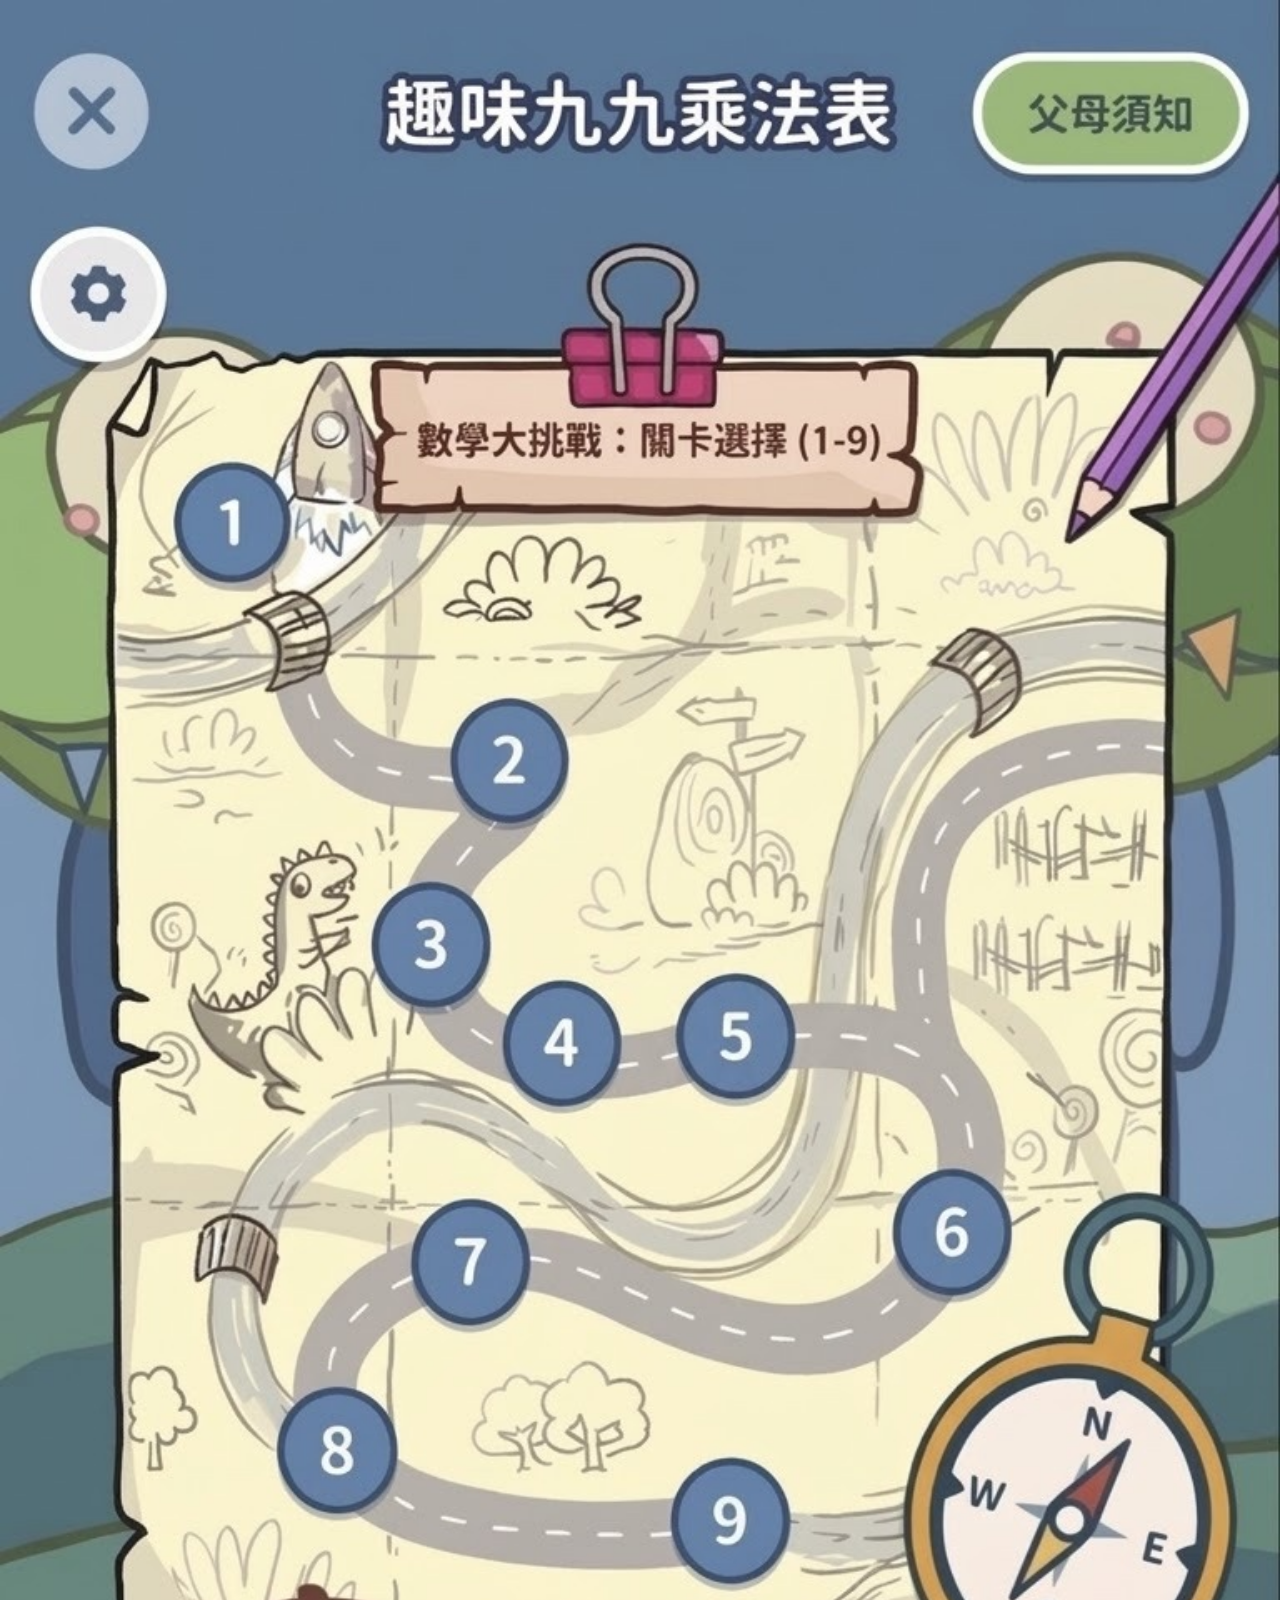
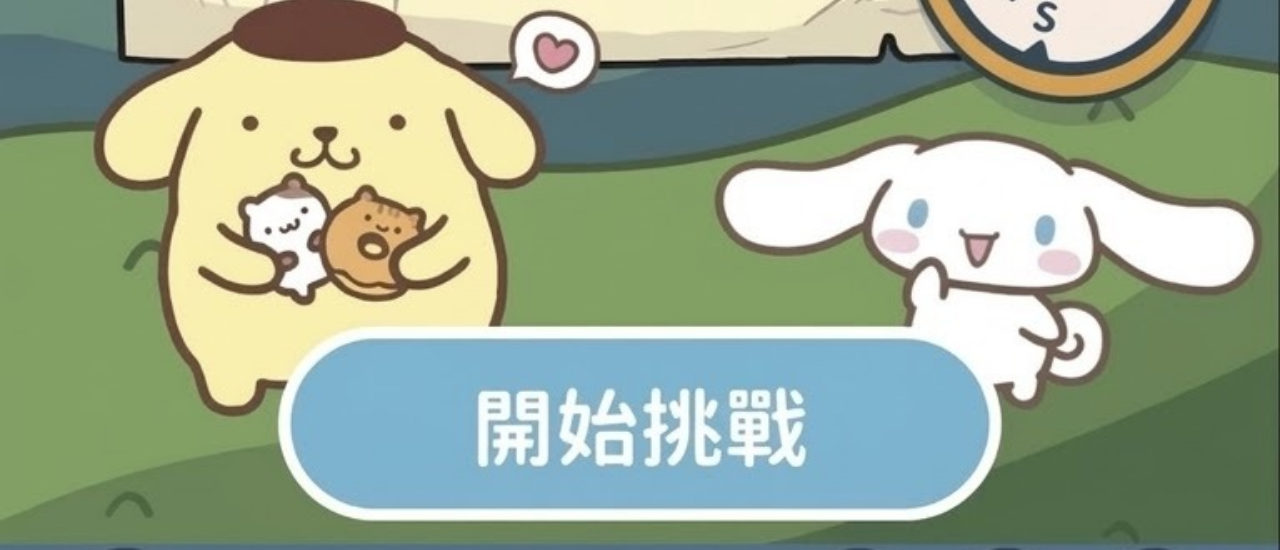
==== play.html @ 46606dbc "feat: 關卡選擇頁直接套用附件地圖 主畫面「玩」進入選關；1～9 單選黃燈後開始挑戰。暫不上題目遊戲。" ====
<!DOCTYPE html>
<html lang="zh-Hant">
<head>
  <meta charset="utf-8">
  <meta name="viewport" content="width=device-width, initial-scale=1, viewport-fit=cover">
  <meta name="theme-color" content="#3c7faa">
  <title>關卡 · 趣味九九乘法表</title>
  <link rel="preconnect" href="https://fonts.googleapis.com">
  <link rel="preconnect" href="https://fonts.gstatic.com" crossorigin>
  <link href="https://fonts.googleapis.com/css2?family=M+PLUS+Rounded+1c:wght@700;800&family=Noto+Sans+TC:wght@500;700;900&display=swap" rel="stylesheet">
  <link rel="stylesheet" href="styles.css">
  <link rel="stylesheet" href="game.css">
</head>
<body>
  <main class="stage play-page" id="play">
    <header class="chrome play-chrome">
      <button class="icon-btn" id="btn-back" type="button" aria-label="回關卡地圖">
        <svg viewBox="0 0 24 24" aria-hidden="true">
          <path fill="currentColor" d="M15.5 5.5 8 12l7.5 6.5 1.4-1.6L11.2 12l5.7-4.9z"/>
        </svg>
      </button>
      <h1 class="select-title" id="play-title">乘法表</h1>
      <span></span>
    </header>

    <section class="play-sheet">
      <h2 id="play-heading">關卡</h2>
      <ul class="times-list" id="times-list"></ul>
      <p class="play-note">關卡遊戲下一回合再接，這一頁先確認有進到對的號碼。</p>
    </section>

    <div class="go-wrap">
      <button class="go" id="back-map" type="button">回關卡地圖</button>
    </div>
  </main>

  <script>
    (() => {
      const params = new URLSearchParams(location.search);
      const n = params.get("n") || "";
      if (!/^[1-9]$/.test(n)) {
        location.replace("select.html");
        return;
      }
      document.getElementById("play-title").textContent = n + " 的乘法表";
      document.getElementById("play-heading").textContent = n + " 的乘法表";
      const list = document.getElementById("times-list");
      for (let i = 1; i <= 9; i += 1) {
        const li = document.createElement("li");
        li.textContent = `${n} × ${i} ＝ ${n * i}`;
        list.appendChild(li);
      }
      const go = () => { location.href = "select.html"; };
      document.getElementById("btn-back").addEventListener("click", go);
      document.getElementById("back-map").addEventListener("click", go);
    })();
  </script>
</body>
</html>
---- styles.css ----
@import url("tokens.css");

*,
*::before,
*::after {
  box-sizing: border-box;
}

html,
body {
  margin: 0;
  padding: 0;
  overflow-x: clip;
  height: 100%;
  background: var(--sky-top);
  font-family: var(--font-body);
  color: var(--ink);
}

body {
  min-height: 100dvh;
}

button {
  font-family: var(--font-display);
  cursor: pointer;
  border: none;
  appearance: none;
  -webkit-tap-highlight-color: transparent;
}

button:focus-visible {
  outline: 3px solid var(--focus);
  outline-offset: 3px;
}

.stage {
  position: relative;
  isolation: isolate;
  min-height: 100dvh;
  min-height: 100svh;
  overflow: hidden;
  background-color: #3c7faa;
  background-image: url("assets/bg.jpg");
  background-position: center top;
  background-size: cover;
  background-repeat: no-repeat;
}

.sparkles {
  position: absolute;
  inset: 0;
  pointer-events: none;
  z-index: 1;
  background-image:
    radial-gradient(circle at 12% 18%, oklch(100% 0 0 / 0.55) 0 2px, transparent 2.5px),
    radial-gradient(circle at 78% 12%, oklch(100% 0 0 / 0.4) 0 1.5px, transparent 2px),
    radial-gradient(circle at 88% 28%, oklch(100% 0 0 / 0.5) 0 2px, transparent 2.6px),
    radial-gradient(circle at 20% 40%, oklch(100% 0 0 / 0.35) 0 1.4px, transparent 2px);
}

.scene {
  position: absolute;
  inset: 0;
  width: 100%;
  height: 100%;
  z-index: 2;
  pointer-events: none;
}

.chrome {
  position: absolute;
  top: 0;
  left: 0;
  right: 0;
  z-index: 20;
  display: flex;
  align-items: flex-start;
  justify-content: space-between;
  padding: calc(env(safe-area-inset-top, 10px) + 12px) 14px 0;
}

.icon-btn {
  width: 52px;
  height: 52px;
  min-width: var(--hit);
  min-height: var(--hit);
  border-radius: 50%;
  background: oklch(99% 0.01 100 / 0.92);
  border: 4px solid var(--white);
  box-shadow: 0 4px 0 oklch(40% 0.05 140 / 0.18);
  color: var(--ink);
  display: grid;
  place-items: center;
}

.icon-btn svg {
  width: 26px;
  height: 26px;
}

.icon-btn:hover {
  transform: translateY(-1px);
}

.icon-btn:active {
  transform: translateY(2px);
  box-shadow: 0 2px 0 oklch(40% 0.05 140 / 0.18);
}

.parent-btn {
  min-height: var(--hit);
  padding: 0 18px;
  border-radius: var(--radius-pill);
  background: var(--parent-pill);
  color: var(--ink);
  font-weight: 800;
  font-size: var(--text-ui);
  letter-spacing: 0.04em;
  border: 4px solid var(--white);
  box-shadow: 0 4px 0 oklch(50% 0.08 140 / 0.25);
  white-space: nowrap;
}

.parent-btn:active {
  transform: translateY(2px);
  box-shadow: 0 2px 0 oklch(50% 0.08 140 / 0.25);
}

.hero {
  position: relative;
  z-index: 10;
  display: flex;
  flex-direction: column;
  align-items: center;
  padding-top: clamp(4.6rem, 16vh, 7.2rem);
}

.title {
  margin: 0;
  font-family: var(--font-display);
  font-size: var(--text-title);
  font-weight: 800;
  font-style: normal;
  color: var(--white);
  letter-spacing: 0.06em;
  text-align: center;
  line-height: 1.15;
  -webkit-text-stroke: 7px var(--title-stroke);
  paint-order: stroke fill;
  text-shadow:
    0 4px 0 oklch(32% 0.1 250 / 0.35),
    0 10px 18px oklch(30% 0.08 250 / 0.18);
  max-width: 92vw;
  overflow-wrap: break-word;
  min-width: 0;
}

.cast {
  position: absolute;
  left: 0;
  right: 0;
  top: auto;
  bottom: calc(env(safe-area-inset-bottom, 10px) + 92px);
  height: auto;
  z-index: 8;
  pointer-events: none;
  display: flex;
  align-items: flex-end;
  justify-content: center;
  gap: 4px;
  padding: 0 8px;
}

.mascot {
  position: relative;
  display: block;
  user-select: none;
  filter: drop-shadow(0 8px 0 oklch(55% 0.04 80 / 0.14));
  flex: 0 1 auto;
}

.cinna {
  width: min(44vw, 186px);
  animation: hop 2.8s var(--ease-in-out) infinite;
}

.pompom {
  width: min(42vw, 176px);
  animation: sway 3.4s var(--ease-in-out) infinite;
}

.play-wrap {
  position: absolute;
  left: 50%;
  bottom: calc(env(safe-area-inset-bottom, 10px) + 22px);
  transform: translateX(-50%);
  z-index: 12;
}

.play {
  min-width: min(58vw, 220px);
  min-height: 64px;
  padding: 10px 36px;
  border-radius: var(--radius-pill);
  background: var(--play);
  color: var(--white);
  font-size: var(--text-play);
  font-weight: 800;
  letter-spacing: 0.18em;
  border: 5px solid var(--white);
  box-shadow: 0 8px 0 var(--play-deep);
  animation: pulse 1.8s var(--ease-in-out) infinite;
}

.play:hover {
  filter: brightness(1.05);
}

.play:active,
.play.is-down {
  transform: translateY(5px);
  box-shadow: 0 3px 0 var(--play-deep);
  animation: none;
}

.dialog {
  position: fixed;
  inset: 0;
  z-index: 40;
  display: grid;
  place-items: center;
  padding: 20px;
  background: oklch(28% 0.05 230 / 0.42);
  opacity: 0;
  pointer-events: none;
  transition: opacity var(--dur-med) var(--ease-out);
}

.dialog.is-open {
  opacity: 1;
  pointer-events: auto;
}

.card {
  width: min(92vw, 420px);
  background: var(--cream);
  border: 5px solid var(--ink);
  border-radius: var(--radius-card);
  padding: 22px 20px 18px;
  box-shadow: 0 12px 0 oklch(32% 0.05 140 / 0.2);
  font-family: var(--font-body);
}

.card h2 {
  margin: 0 0 10px;
  font-family: var(--font-display);
  font-size: 1.35rem;
  font-style: normal;
  font-weight: 800;
}

.card p,
.card li {
  margin: 0 0 8px;
  font-size: 0.98rem;
  line-height: 1.55;
}

.card ul {
  margin: 0 0 12px;
  padding-left: 1.2em;
}

.card label {
  display: block;
  font-weight: 700;
  margin: 12px 0 6px;
}

.card input[type="text"] {
  width: 100%;
  min-height: var(--hit);
  border-radius: 14px;
  border: 3px solid var(--ink);
  padding: 8px 12px;
  font-size: 1rem;
  font-family: var(--font-body);
  background: var(--white);
}

.toggle-row {
  display: flex;
  align-items: center;
  justify-content: space-between;
  gap: 12px;
  min-height: var(--hit);
}

.switch {
  width: 56px;
  height: 32px;
  border-radius: 999px;
  background: oklch(70% 0.02 140);
  border: 3px solid var(--ink);
  position: relative;
}

.switch[aria-pressed="true"] {
  background: var(--play);
}

.switch i {
  position: absolute;
  top: 2px;
  left: 2px;
  width: 22px;
  height: 22px;
  border-radius: 50%;
  background: var(--white);
  border: 2px solid var(--ink);
  transition: transform var(--dur-fast) var(--ease-out);
}

.switch[aria-pressed="true"] i {
  transform: translateX(24px);
}

.card-actions {
  display: flex;
  justify-content: flex-end;
  margin-top: 14px;
}

.close-card {
  min-height: var(--hit);
  padding: 0 18px;
  border-radius: var(--radius-pill);
  background: var(--play);
  color: var(--white);
  font-weight: 800;
  border: 3px solid var(--ink);
}

.toast {
  position: fixed;
  left: 50%;
  bottom: calc(env(safe-area-inset-bottom, 16px) + 108px);
  transform: translateX(-50%) translateY(12px);
  z-index: 30;
  background: var(--cream);
  color: var(--ink);
  border: 3px solid var(--ink);
  border-radius: var(--radius-pill);
  padding: 10px 18px;
  font-weight: 800;
  font-family: var(--font-display);
  opacity: 0;
  pointer-events: none;
  white-space: nowrap;
  transition: opacity var(--dur-med) var(--ease-out), transform var(--dur-med) var(--ease-out);
}

.toast.is-on {
  opacity: 1;
  transform: translateX(-50%) translateY(0);
}

@keyframes hop {
  0%, 100% { transform: translateY(0) rotate(-2deg); }
  50% { transform: translateY(-10px) rotate(2deg); }
}

@keyframes sway {
  0%, 100% { transform: rotate(3deg); }
  50% { transform: rotate(-4deg); }
}

@keyframes pulse {
  0%, 100% { transform: scale(1); }
  50% { transform: scale(1.04); }
}

@media (min-width: 700px) and (orientation: landscape) {
  .title {
    -webkit-text-stroke: 8px var(--title-stroke);
  }

  .cast {
    top: auto;
    bottom: calc(env(safe-area-inset-bottom, 10px) + 80px);
    height: auto;
  }

  .cinna {
    width: min(34vw, 260px);
  }

  .pompom {
    width: min(24vw, 200px);
  }

  .play-wrap {
    bottom: calc(env(safe-area-inset-bottom, 10px) + 18px);
  }
}

@media (max-width: 360px) {
  .cinna { width: 50vw; }
  .pompom { width: 38vw; }
  .play { min-width: 52vw; letter-spacing: 0.1em; }
}

@media (prefers-reduced-motion: reduce) {
  .cinna,
  .pompom,
  .play {
    animation: none;
  }
}
---- game.css ----
.select-page {
  min-height: 100dvh;
  min-height: 100svh;
  background-color: #86b078;
  overflow: hidden;
}

.shot {
  position: relative;
  width: 100%;
  max-width: 100vw;
  margin: 0 auto;
}

.shot > img {
  display: block;
  width: 100%;
  height: auto;
  pointer-events: none;
  user-select: none;
  -webkit-user-drag: none;
}

.hit {
  position: absolute;
  z-index: 12;
  padding: 0;
  margin: 0;
  border: none;
  background: transparent;
  box-shadow: none;
  color: transparent;
  font-size: 0;
  transform: translate(-50%, -50%);
}

.hit:focus-visible {
  outline: 3px solid var(--focus);
  outline-offset: 2px;
}

.hit-x {
  left: 8.8%;
  top: 5.0%;
  width: 12vw;
  height: 12vw;
  min-width: var(--hit);
  min-height: var(--hit);
  max-width: 56px;
  max-height: 56px;
  border-radius: 50%;
}

.hit-gear {
  left: 8.8%;
  top: 12.3%;
  width: 12vw;
  height: 12vw;
  min-width: var(--hit);
  min-height: var(--hit);
  max-width: 56px;
  max-height: 56px;
  border-radius: 50%;
}

.hit-parent {
  left: 85.5%;
  top: 5.5%;
  width: 28vw;
  height: 8vw;
  min-width: 96px;
  min-height: var(--hit);
  max-width: 140px;
  max-height: 52px;
  border-radius: 999px;
}

.hit-go {
  left: 50%;
  top: 91.8%;
  width: 62%;
  height: 8.2%;
  min-height: var(--hit);
  border-radius: 999px;
  color: transparent;
  font-family: var(--font-display);
  font-size: 1px;
}

.hit-go.is-down {
  filter: brightness(0.96);
}

.levels {
  position: absolute;
  inset: 0;
  z-index: 8;
  pointer-events: none;
}

.level {
  pointer-events: auto;
  position: absolute;
  width: clamp(44px, 12.2vw, 56px);
  height: clamp(44px, 12.2vw, 56px);
  min-width: var(--hit);
  min-height: var(--hit);
  margin: 0;
  padding: 0;
  border-radius: 50%;
  border: 0;
  background: transparent;
  color: transparent;
  font-family: var(--font-display);
  font-size: clamp(1.05rem, 4.2vw, 1.4rem);
  font-weight: 800;
  line-height: 1;
  box-shadow: none;
  transform: translate(-50%, -50%);
  z-index: 1;
}

.level.is-on {
  background:
    radial-gradient(circle at 32% 28%, var(--ball-on-hi), var(--ball-on) 58%, #f0b000);
  color: #3a2808;
  border: 3px solid #8a5a10;
  box-shadow:
    0 0 0 7px oklch(85% 0.16 90 / 0.42),
    0 0 22px 6px oklch(80% 0.18 90 / 0.55),
    0 4px 0 var(--ball-on-deep);
  z-index: 2;
  animation: glow 1.35s var(--ease-in-out) infinite;
}

.level.is-on::after {
  content: "";
  position: absolute;
  inset: -11px;
  border-radius: 50%;
  border: 3px dashed oklch(78% 0.16 85 / 0.7);
  pointer-events: none;
}

.level[data-n="1"] { left: 18.2%; top: 23.8%; }
.level[data-n="2"] { left: 39.2%; top: 35.5%; }
.level[data-n="3"] { left: 35.0%; top: 43.6%; }
.level[data-n="4"] { left: 44.2%; top: 49.0%; }
.level[data-n="5"] { left: 58.8%; top: 48.5%; }
.level[data-n="6"] { left: 73.0%; top: 57.6%; }
.level[data-n="7"] { left: 37.2%; top: 58.4%; }
.level[data-n="8"] { left: 26.2%; top: 67.0%; }
.level[data-n="9"] { left: 57.2%; top: 70.8%; }

.play-page {
  display: flex;
  flex-direction: column;
  min-height: 100dvh;
  min-height: 100svh;
}

.play-chrome {
  position: relative;
  flex-shrink: 0;
  display: grid;
  grid-template-columns: 52px minmax(0, 1fr) 52px;
  align-items: center;
  gap: 8px;
  padding: calc(env(safe-area-inset-top, 10px) + 10px) 12px 8px;
}

.select-title {
  margin: 0;
  font-family: var(--font-display);
  font-size: clamp(1.02rem, 4.4vw, 1.28rem);
  font-weight: 800;
  color: var(--white);
  letter-spacing: 0.04em;
  text-align: center;
  line-height: 1.2;
  -webkit-text-stroke: 4px var(--title-stroke);
  paint-order: stroke fill;
  text-shadow: 0 2px 0 oklch(32% 0.1 250 / 0.3);
  white-space: nowrap;
  overflow: hidden;
  text-overflow: ellipsis;
}

.play-sheet {
  position: relative;
  z-index: 6;
  margin: 12px 16px 20px;
  background: var(--cream);
  border: 4px solid var(--ink);
  border-radius: var(--radius-card);
  padding: 18px 16px 16px;
  box-shadow: 0 10px 0 oklch(32% 0.05 140 / 0.18);
}

.play-sheet h2 {
  margin: 0 0 12px;
  text-align: center;
  font-family: var(--font-display);
  font-size: clamp(1.35rem, 5.5vw, 1.8rem);
  font-weight: 800;
}

.times-list {
  display: grid;
  grid-template-columns: 1fr 1fr;
  gap: 8px 12px;
  margin: 0 0 14px;
  padding: 0;
  list-style: none;
  font-family: var(--font-display);
  font-size: 1.15rem;
  font-weight: 800;
  text-align: center;
}

.times-list li {
  background: var(--white);
  border: 2px solid var(--ink);
  border-radius: 14px;
  min-height: 44px;
  display: grid;
  place-items: center;
}

.play-note {
  margin: 0;
  text-align: center;
  color: var(--ink);
  font-size: 0.92rem;
  line-height: 1.5;
}

.go-wrap {
  position: relative;
  z-index: 12;
  flex-shrink: 0;
  display: flex;
  justify-content: center;
  padding: 4px 16px calc(env(safe-area-inset-bottom, 10px) + 16px);
}

.go {
  min-width: min(72vw, 280px);
  min-height: 56px;
  padding: 10px 28px;
  border-radius: var(--radius-pill);
  background: var(--go);
  color: var(--white);
  font-size: clamp(1.25rem, 5.2vw, 1.7rem);
  font-weight: 800;
  letter-spacing: 0.08em;
  border: 4px solid var(--white);
  box-shadow: 0 6px 0 var(--go-deep);
}

.go:hover { filter: brightness(1.05); }

.go:active,
.go.is-down {
  transform: translateY(4px);
  box-shadow: 0 2px 0 var(--go-deep);
}

@keyframes glow {
  0%, 100% { filter: brightness(1); }
  50% { filter: brightness(1.08); }
}

@media (prefers-reduced-motion: reduce) {
  .level.is-on { animation: none; }
}
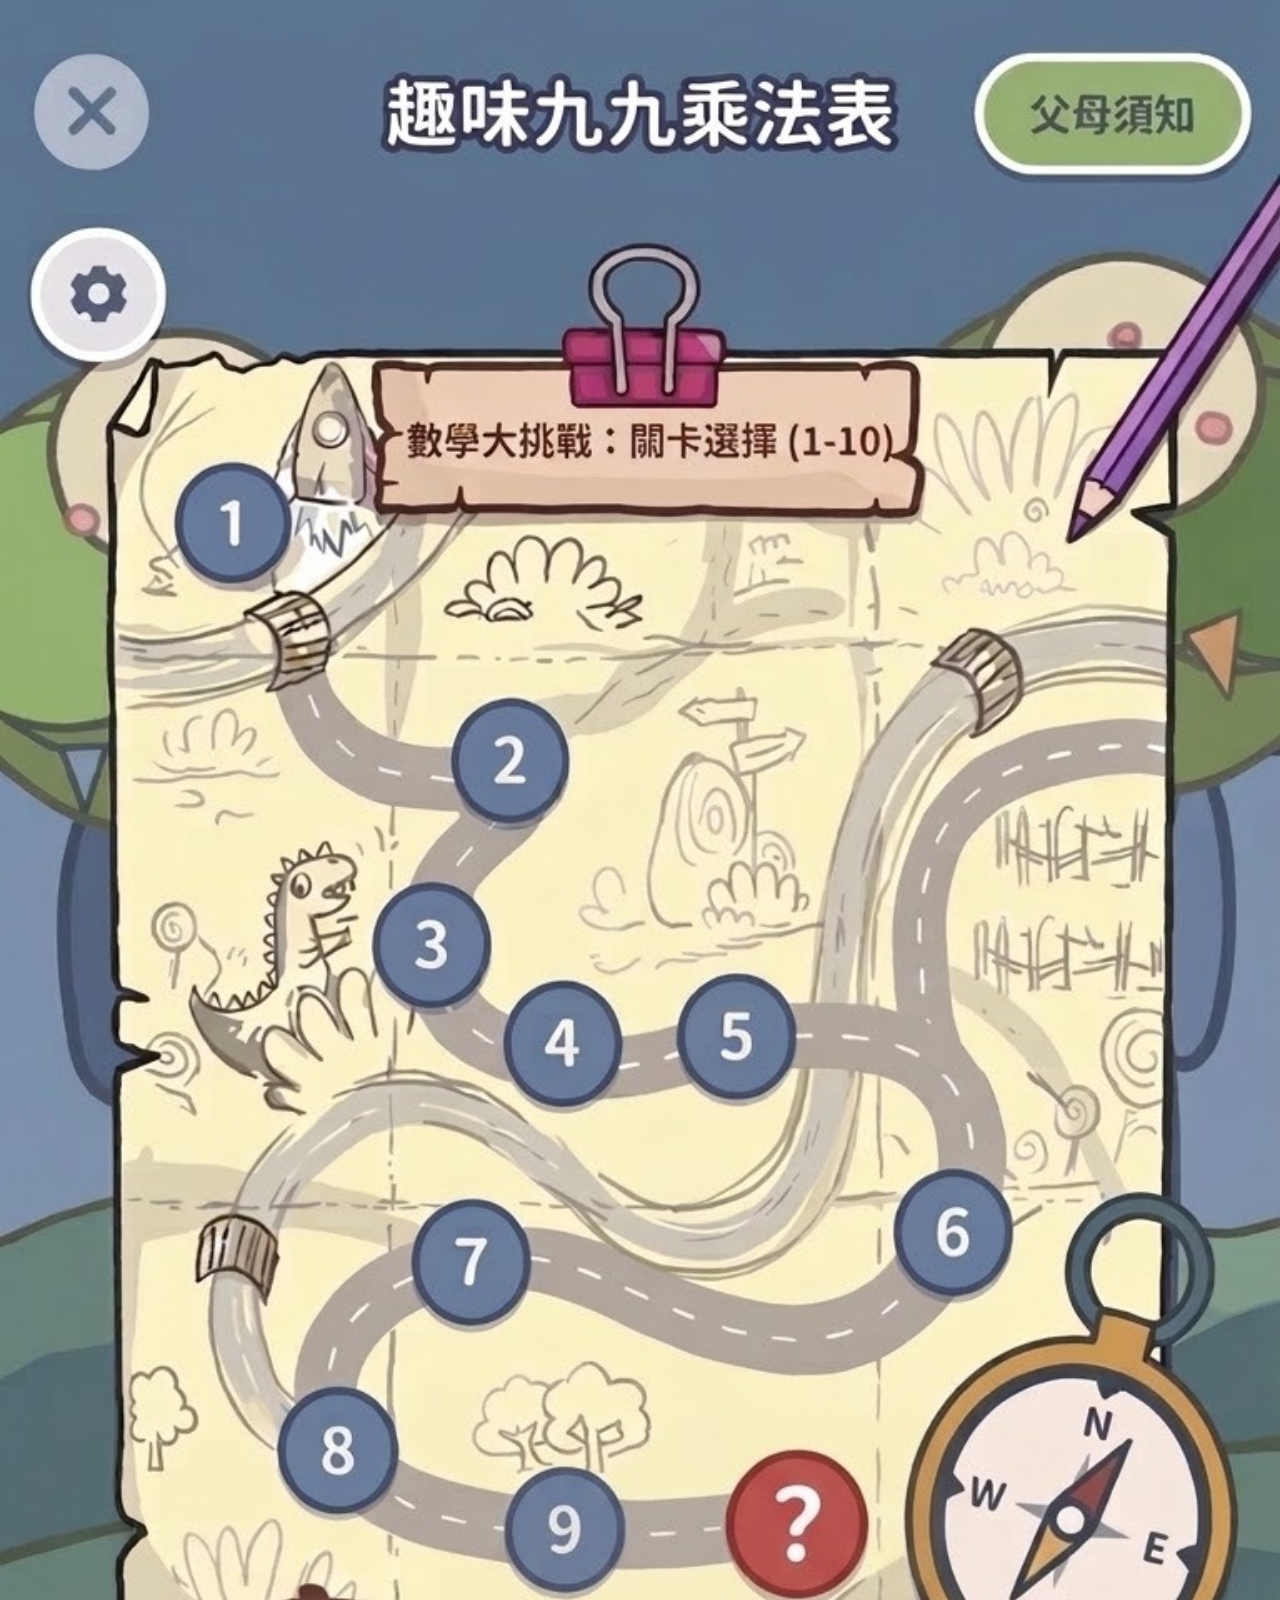
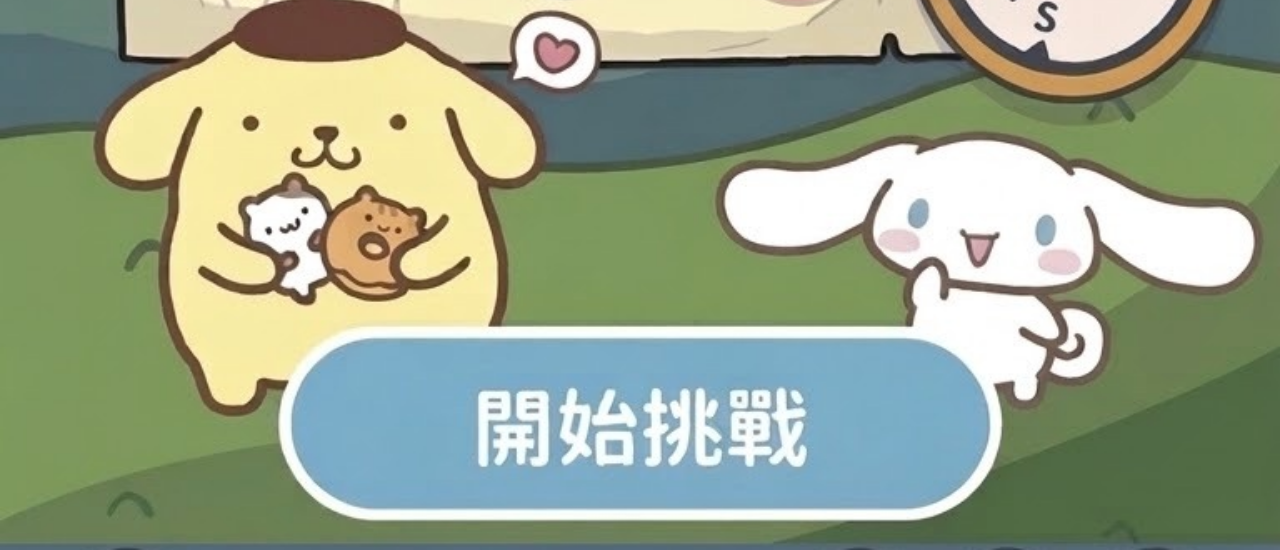
==== commit 23187c65: "feat: 選關加上問號混合關 地圖改套新附件（含紅球問號）。點選後變成特殊色問號球， 測驗從 1 到 9 所有乘法亂數出 10 題。" ====
--- a/play.html
+++ b/play.html
@@ -3,57 +3,65 @@
 <head>
   <meta charset="utf-8">
   <meta name="viewport" content="width=device-width, initial-scale=1, viewport-fit=cover">
-  <meta name="theme-color" content="#3c7faa">
-  <title>關卡 · 趣味九九乘法表</title>
+  <meta name="theme-color" content="#6bb8e0">
+  <title>測驗 · 趣味九九乘法表</title>
   <link rel="preconnect" href="https://fonts.googleapis.com">
   <link rel="preconnect" href="https://fonts.gstatic.com" crossorigin>
   <link href="https://fonts.googleapis.com/css2?family=M+PLUS+Rounded+1c:wght@700;800&family=Noto+Sans+TC:wght@500;700;900&display=swap" rel="stylesheet">
   <link rel="stylesheet" href="styles.css">
-  <link rel="stylesheet" href="game.css">
+  <link rel="stylesheet" href="game.css?v=2">
 </head>
 <body>
-  <main class="stage play-page" id="play">
-    <header class="chrome play-chrome">
-      <button class="icon-btn" id="btn-back" type="button" aria-label="回關卡地圖">
+  <main class="stage quiz-page" id="quiz">
+    <div class="quiz-hills" aria-hidden="true"></div>
+    <div class="quiz-sparkles" aria-hidden="true"></div>
+
+    <header class="quiz-chrome">
+      <button class="quiz-back" id="btn-back" type="button" aria-label="回關卡地圖">
         <svg viewBox="0 0 24 24" aria-hidden="true">
           <path fill="currentColor" d="M15.5 5.5 8 12l7.5 6.5 1.4-1.6L11.2 12l5.7-4.9z"/>
         </svg>
       </button>
-      <h1 class="select-title" id="play-title">乘法表</h1>
-      <span></span>
+      <h1 class="quiz-mode" id="quiz-mode">乘</h1>
+      <button class="quiz-hint" id="btn-hint" type="button" aria-label="提示">
+        <svg viewBox="0 0 32 32" aria-hidden="true">
+          <g transform="rotate(-40 16 17)">
+            <rect x="14.1" y="3.2" width="4.2" height="18.5" rx="1.3" fill="#c9a0e8"/>
+            <rect x="14.6" y="3.6" width="1.7" height="17.6" rx="0.7" fill="#f4d7ff"/>
+            <rect x="7.4" y="17.6" width="17.2" height="7.4" rx="2.1" fill="#ff8ab0"/>
+            <rect x="8.6" y="18.7" width="14.6" height="2.2" rx="1" fill="#ffd0e0"/>
+          </g>
+        </svg>
+      </button>
     </header>
 
-    <section class="play-sheet">
-      <h2 id="play-heading">關卡</h2>
-      <ul class="times-list" id="times-list"></ul>
-      <p class="play-note">關卡遊戲下一回合再接，這一頁先確認有進到對的號碼。</p>
+    <section class="quiz-body" id="quiz-body">
+      <div class="quiz-lives" id="lives" aria-label="剩下 3 顆愛心">
+        <svg data-heart="0" viewBox="0 0 24 24" aria-hidden="true"><path fill="currentColor" d="M12 21.35 10.55 20C5.4 15.36 2 12.28 2 8.5 2 5.42 4.42 3 7.5 3c1.74 0 3.41.81 4.5 2.09C13.09 3.81 14.76 3 16.5 3 19.58 3 22 5.42 22 8.5c0 3.78-3.4 6.86-8.55 11.54z"/></svg>
+        <svg data-heart="1" viewBox="0 0 24 24" aria-hidden="true"><path fill="currentColor" d="M12 21.35 10.55 20C5.4 15.36 2 12.28 2 8.5 2 5.42 4.42 3 7.5 3c1.74 0 3.41.81 4.5 2.09C13.09 3.81 14.76 3 16.5 3 19.58 3 22 5.42 22 8.5c0 3.78-3.4 6.86-8.55 11.54z"/></svg>
+        <svg data-heart="2" viewBox="0 0 24 24" aria-hidden="true"><path fill="currentColor" d="M12 21.35 10.55 20C5.4 15.36 2 12.28 2 8.5 2 5.42 4.42 3 7.5 3c1.74 0 3.41.81 4.5 2.09C13.09 3.81 14.76 3 16.5 3 19.58 3 22 5.42 22 8.5c0 3.78-3.4 6.86-8.55 11.54z"/></svg>
+      </div>
+
+      <div class="quiz-meter" aria-hidden="true">
+        <b id="meter-fill"></b>
+      </div>
+
+      <p class="quiz-eq" id="equation">× = ?</p>
+
+      <div class="quiz-choices" id="choices" role="group" aria-label="選答案"></div>
     </section>
 
-    <div class="go-wrap">
-      <button class="go" id="back-map" type="button">回關卡地圖</button>
-    </div>
+    <section class="quiz-result" id="result" hidden>
+      <h2>測驗結果</h2>
+      <p class="quiz-score" id="score-line"></p>
+      <p class="quiz-sub" id="score-sub"></p>
+      <button class="quiz-again" id="retry" type="button">再考一次</button>
+      <button class="quiz-map" id="back-map" type="button">回關卡地圖</button>
+    </section>
   </main>
 
-  <script>
-    (() => {
-      const params = new URLSearchParams(location.search);
-      const n = params.get("n") || "";
-      if (!/^[1-9]$/.test(n)) {
-        location.replace("select.html");
-        return;
-      }
-      document.getElementById("play-title").textContent = n + " 的乘法表";
-      document.getElementById("play-heading").textContent = n + " 的乘法表";
-      const list = document.getElementById("times-list");
-      for (let i = 1; i <= 9; i += 1) {
-        const li = document.createElement("li");
-        li.textContent = `${n} × ${i} ＝ ${n * i}`;
-        list.appendChild(li);
-      }
-      const go = () => { location.href = "select.html"; };
-      document.getElementById("btn-back").addEventListener("click", go);
-      document.getElementById("back-map").addEventListener("click", go);
-    })();
-  </script>
+  <audio id="bgm" src="assets/bgm.mp3?v=3" loop preload="auto" autoplay playsinline></audio>
+  <div class="toast" id="toast" role="status"></div>
+  <script src="play.js?v=3"></script>
 </body>
 </html>
--- a/game.css
+++ b/game.css
@@ -142,128 +142,392 @@
   pointer-events: none;
 }
 
-.level[data-n="1"] { left: 18.2%; top: 23.8%; }
-.level[data-n="2"] { left: 39.2%; top: 35.5%; }
-.level[data-n="3"] { left: 35.0%; top: 43.6%; }
-.level[data-n="4"] { left: 44.2%; top: 49.0%; }
-.level[data-n="5"] { left: 58.8%; top: 48.5%; }
-.level[data-n="6"] { left: 73.0%; top: 57.6%; }
-.level[data-n="7"] { left: 37.2%; top: 58.4%; }
-.level[data-n="8"] { left: 26.2%; top: 67.0%; }
-.level[data-n="9"] { left: 57.2%; top: 70.8%; }
-
-.play-page {
+.level[data-n="1"] { left: 18.2%; top: 24.2%; }
+.level[data-n="2"] { left: 39.8%; top: 35.1%; }
+.level[data-n="3"] { left: 33.7%; top: 43.7%; }
+.level[data-n="4"] { left: 43.9%; top: 48.3%; }
+.level[data-n="5"] { left: 57.6%; top: 47.9%; }
+.level[data-n="6"] { left: 74.5%; top: 56.9%; }
+.level[data-n="7"] { left: 36.8%; top: 58.5%; }
+.level[data-n="8"] { left: 26.4%; top: 67.0%; }
+.level[data-n="9"] { left: 44.2%; top: 70.8%; }
+.level[data-n="mix"] { left: 62.2%; top: 70.9%; }
+
+.level[data-n="mix"].is-on {
+  background:
+    radial-gradient(circle at 32% 28%, #ffe08a, #ff5fb1 48%, #9b4dff 82%);
+  color: #fff;
+  border: 3px solid #6a1b7a;
+  text-shadow: 0 1px 0 rgba(40, 10, 50, 0.4);
+  box-shadow:
+    0 0 0 7px oklch(75% 0.22 330 / 0.42),
+    0 0 22px 6px oklch(70% 0.24 330 / 0.55),
+    0 4px 0 #7a1870;
+}
+
+.level[data-n="mix"].is-on::after {
+  border-color: oklch(78% 0.18 330 / 0.75);
+}
+
+.stage.quiz-page {
   display: flex;
   flex-direction: column;
   min-height: 100dvh;
   min-height: 100svh;
-}
-
-.play-chrome {
+  overflow: hidden;
+  background-color: #4aa3d4;
+  background-image:
+    radial-gradient(circle at 14% 16%, rgba(255, 255, 255, 0.55) 0 2px, transparent 2.6px),
+    radial-gradient(circle at 78% 12%, rgba(255, 255, 255, 0.4) 0 1.6px, transparent 2.2px),
+    radial-gradient(circle at 88% 28%, rgba(255, 255, 255, 0.5) 0 2px, transparent 2.6px),
+    radial-gradient(circle at 22% 38%, rgba(255, 255, 255, 0.32) 0 1.4px, transparent 2px),
+    radial-gradient(circle at 64% 22%, rgba(255, 255, 255, 0.28) 0 1.2px, transparent 1.8px),
+    linear-gradient(180deg, #f6e08c 0%, #e8d37a 16%, #c5dcc0 34%, #7ec8e6 58%, #4aaee0 82%, #2f94d0 100%);
+}
+
+.quiz-hills,
+.quiz-sparkles {
+  position: absolute;
+  inset: 0;
+  pointer-events: none;
+  z-index: 0;
+}
+
+.quiz-hills {
+  background:
+    radial-gradient(120% 70% at 8% 108%, #d9ec9a 0 42%, transparent 43%),
+    radial-gradient(90% 55% at 92% 112%, #cfe8a8 0 40%, transparent 41%),
+    radial-gradient(80% 48% at 48% 118%, #b7dcc4 0 44%, transparent 45%);
+  opacity: 0.55;
+}
+
+.quiz-chrome {
   position: relative;
+  z-index: 8;
   flex-shrink: 0;
   display: grid;
   grid-template-columns: 52px minmax(0, 1fr) 52px;
   align-items: center;
   gap: 8px;
-  padding: calc(env(safe-area-inset-top, 10px) + 10px) 12px 8px;
-}
-
-.select-title {
-  margin: 0;
-  font-family: var(--font-display);
-  font-size: clamp(1.02rem, 4.4vw, 1.28rem);
-  font-weight: 800;
-  color: var(--white);
+  padding: calc(env(safe-area-inset-top, 10px) + 10px) 14px 6px;
+}
+
+.quiz-back,
+.quiz-hint {
+  width: 52px;
+  height: 52px;
+  min-width: var(--hit);
+  min-height: var(--hit);
+  border-radius: 50%;
+  background: #fff;
+  color: #9aa3ad;
+  display: grid;
+  place-items: center;
+  box-shadow: 0 3px 0 rgba(40, 70, 90, 0.12);
+  padding: 0;
+}
+
+.quiz-back svg {
+  width: 26px;
+  height: 26px;
+}
+
+.quiz-hint {
+  position: relative;
+  background: #fff;
+  border-radius: 22px;
+  box-shadow: 0 3px 0 rgba(40, 70, 90, 0.1);
+}
+
+.quiz-hint::after {
+  content: "";
+  position: absolute;
+  left: 14px;
+  bottom: -7px;
+  border: 7px solid transparent;
+  border-top-color: #fff;
+}
+
+.quiz-hint svg {
+  width: 30px;
+  height: 30px;
+}
+
+.quiz-back:active,
+.quiz-hint:active {
+  transform: translateY(2px);
+  box-shadow: 0 1px 0 rgba(40, 70, 90, 0.12);
+}
+
+.quiz-mode {
+  margin: 0 auto;
+  min-height: 44px;
+  max-width: min(46vw, 168px);
+  padding: 8px 22px;
+  border-radius: 999px;
+  background: linear-gradient(#f8e7b8, #eed392);
+  color: #fff;
+  font-family: var(--font-display);
+  font-size: clamp(1.15rem, 4.6vw, 1.4rem);
+  font-weight: 800;
+  letter-spacing: 0.28em;
+  text-indent: 0.28em;
+  text-align: center;
+  line-height: 1.2;
+  border: 3px solid rgba(255, 255, 255, 0.9);
+  text-shadow: 0 1px 0 rgba(140, 110, 50, 0.25);
+  white-space: nowrap;
+}
+
+.quiz-body {
+  position: relative;
+  z-index: 4;
+  flex: 1 1 auto;
+  display: flex;
+  flex-direction: column;
+  align-items: center;
+  justify-content: center;
+  min-height: 0;
+  padding: 8px 58px calc(env(safe-area-inset-bottom, 10px) + 18px);
+}
+
+.quiz-body[hidden] {
+  display: none !important;
+}
+
+.quiz-eq {
+  margin: 0 0 clamp(18px, 5vh, 36px);
+  font-family: var(--font-display);
+  font-size: clamp(2.1rem, 11vw, 3.4rem);
+  font-weight: 800;
+  color: #fff;
   letter-spacing: 0.04em;
   text-align: center;
-  line-height: 1.2;
-  -webkit-text-stroke: 4px var(--title-stroke);
-  paint-order: stroke fill;
-  text-shadow: 0 2px 0 oklch(32% 0.1 250 / 0.3);
+  line-height: 1.1;
+  text-shadow: 0 3px 0 rgba(40, 90, 130, 0.18);
   white-space: nowrap;
+}
+
+.quiz-lives {
+  position: absolute;
+  left: 10px;
+  top: 28%;
+  transform: translateY(-50%);
+  z-index: 5;
+  display: flex;
+  flex-direction: column;
+  align-items: center;
+  gap: 7px;
+  padding: 12px 8px;
+  border: 3px solid #fff;
+  border-radius: 999px;
+  background: rgba(255, 255, 255, 0.18);
+}
+
+.quiz-lives svg {
+  width: 22px;
+  height: 22px;
+  display: block;
+  color: #ff8a3a;
+}
+
+.quiz-lives svg.is-gone {
+  color: rgba(255, 255, 255, 0.42);
+}
+
+.quiz-meter {
+  position: absolute;
+  right: 14px;
+  top: 8%;
+  bottom: 10%;
+  width: 16px;
+  z-index: 5;
+  border: 3px solid #fff;
+  border-radius: 999px;
+  background: transparent;
   overflow: hidden;
-  text-overflow: ellipsis;
-}
-
-.play-sheet {
+}
+
+.quiz-meter b {
+  position: absolute;
+  left: 2px;
+  right: 2px;
+  bottom: 2px;
+  height: 0;
+  border-radius: 999px;
+  background: #fff;
+  transition: height 220ms var(--ease-out);
+}
+
+.quiz-choices {
+  display: grid;
+  grid-template-columns: 1fr 1fr;
+  gap: 14px 16px;
+  width: min(72vw, 300px);
+}
+
+.quiz-choice {
+  min-height: 64px;
+  padding: 10px 8px;
+  border-radius: 22px;
+  background: #f4c392;
+  color: #fff;
+  font-family: var(--font-display);
+  font-size: clamp(1.55rem, 7.4vw, 2.15rem);
+  font-weight: 800;
+  letter-spacing: 0.02em;
+  box-shadow: 0 5px 0 #e0a66e;
+}
+
+.quiz-choice:active:not(:disabled) {
+  transform: translateY(3px);
+  box-shadow: 0 2px 0 #e0a66e;
+}
+
+.quiz-choice.is-ok {
+  background: #7dcc6a;
+  box-shadow: 0 5px 0 #4e9a45;
+}
+
+.quiz-choice.is-bad {
+  background: #f08aa4;
+  box-shadow: 0 5px 0 #c45d78;
+}
+
+.quiz-choice:disabled {
+  cursor: default;
+}
+
+.quiz-result {
   position: relative;
   z-index: 6;
-  margin: 12px 16px 20px;
-  background: var(--cream);
-  border: 4px solid var(--ink);
-  border-radius: var(--radius-card);
-  padding: 18px 16px 16px;
-  box-shadow: 0 10px 0 oklch(32% 0.05 140 / 0.18);
-}
-
-.play-sheet h2 {
+  flex: 1 1 auto;
+  display: flex;
+  flex-direction: column;
+  align-items: center;
+  justify-content: center;
+  gap: 10px;
+  padding: 12px 20px calc(env(safe-area-inset-bottom, 10px) + 24px);
+  text-align: center;
+}
+
+.quiz-result[hidden] {
+  display: none !important;
+}
+
+.quiz-result h2 {
+  margin: 0 0 6px;
+  font-family: var(--font-display);
+  font-size: clamp(1.5rem, 6vw, 2rem);
+  font-weight: 800;
+  color: #fff;
+  letter-spacing: 0.08em;
+  text-shadow: 0 2px 0 rgba(40, 90, 130, 0.2);
+}
+
+.quiz-score {
+  margin: 0;
+  font-family: var(--font-display);
+  font-size: clamp(1.7rem, 7vw, 2.3rem);
+  font-weight: 800;
+  color: #fff;
+}
+
+.quiz-sub {
   margin: 0 0 12px;
-  text-align: center;
-  font-family: var(--font-display);
-  font-size: clamp(1.35rem, 5.5vw, 1.8rem);
-  font-weight: 800;
-}
-
-.times-list {
-  display: grid;
-  grid-template-columns: 1fr 1fr;
-  gap: 8px 12px;
-  margin: 0 0 14px;
-  padding: 0;
-  list-style: none;
-  font-family: var(--font-display);
-  font-size: 1.15rem;
-  font-weight: 800;
-  text-align: center;
-}
-
-.times-list li {
-  background: var(--white);
-  border: 2px solid var(--ink);
-  border-radius: 14px;
-  min-height: 44px;
-  display: grid;
-  place-items: center;
-}
-
-.play-note {
-  margin: 0;
-  text-align: center;
-  color: var(--ink);
-  font-size: 0.92rem;
-  line-height: 1.5;
-}
-
-.go-wrap {
-  position: relative;
-  z-index: 12;
-  flex-shrink: 0;
-  display: flex;
-  justify-content: center;
-  padding: 4px 16px calc(env(safe-area-inset-bottom, 10px) + 16px);
-}
-
-.go {
-  min-width: min(72vw, 280px);
+  font-family: var(--font-display);
+  font-size: clamp(1.25rem, 5.2vw, 1.6rem);
+  font-weight: 800;
+  color: rgba(255, 255, 255, 0.92);
+}
+
+.quiz-again,
+.quiz-map {
+  width: min(72vw, 280px);
   min-height: 56px;
-  padding: 10px 28px;
+  padding: 10px 24px;
   border-radius: var(--radius-pill);
+  color: #fff;
+  font-size: clamp(1.15rem, 4.8vw, 1.45rem);
+  font-weight: 800;
+  letter-spacing: 0.08em;
+  border: 4px solid #fff;
+}
+
+.quiz-again {
+  background: var(--play);
+  box-shadow: 0 6px 0 var(--play-deep);
+}
+
+.quiz-map {
   background: var(--go);
-  color: var(--white);
-  font-size: clamp(1.25rem, 5.2vw, 1.7rem);
-  font-weight: 800;
-  letter-spacing: 0.08em;
-  border: 4px solid var(--white);
   box-shadow: 0 6px 0 var(--go-deep);
 }
 
-.go:hover { filter: brightness(1.05); }
-
-.go:active,
-.go.is-down {
+.quiz-again:active,
+.quiz-map:active {
   transform: translateY(4px);
+  box-shadow: 0 2px 0 var(--play-deep);
+}
+
+.quiz-map:active {
   box-shadow: 0 2px 0 var(--go-deep);
+}
+
+.quiz-page.is-done .quiz-hint {
+  visibility: hidden;
+  pointer-events: none;
+}
+
+@media (max-width: 360px) {
+  .quiz-body {
+    padding-left: 56px;
+    padding-right: 44px;
+  }
+
+  .quiz-lives {
+    left: 6px;
+    padding: 10px 6px;
+  }
+
+  .quiz-lives svg {
+    width: 18px;
+    height: 18px;
+  }
+
+  .quiz-meter {
+    right: 8px;
+    width: 14px;
+  }
+
+  .quiz-choices {
+    width: min(64vw, 230px);
+    gap: 12px;
+  }
+}
+
+@media (max-height: 600px) {
+  .quiz-eq {
+    margin-bottom: 14px;
+    font-size: clamp(1.7rem, 9vw, 2.4rem);
+  }
+
+  .quiz-choice {
+    min-height: 48px;
+    padding: 6px;
+    font-size: clamp(1.3rem, 6.5vw, 1.7rem);
+  }
+
+  .quiz-lives {
+    top: 24%;
+    gap: 5px;
+    padding: 8px 6px;
+  }
+
+  .quiz-meter {
+    top: 4%;
+    bottom: 8%;
+  }
 }
 
 @keyframes glow {
